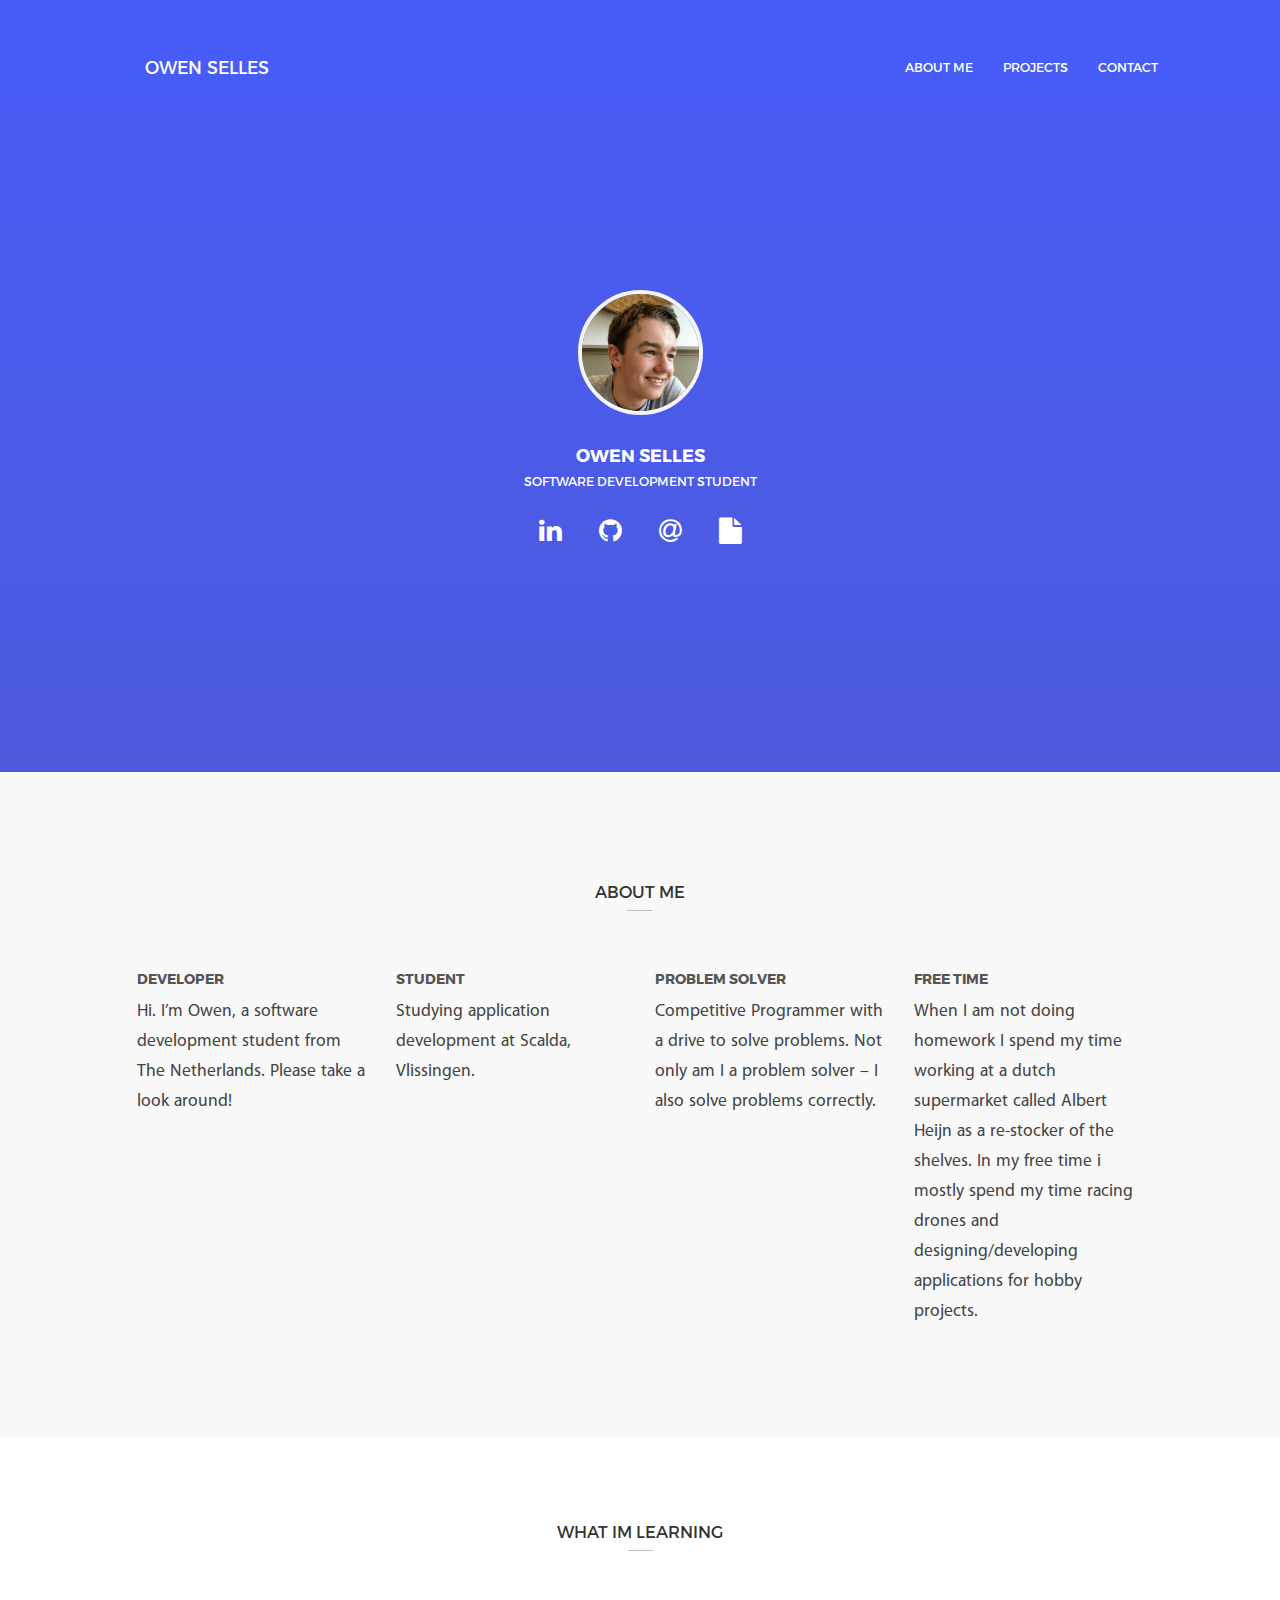
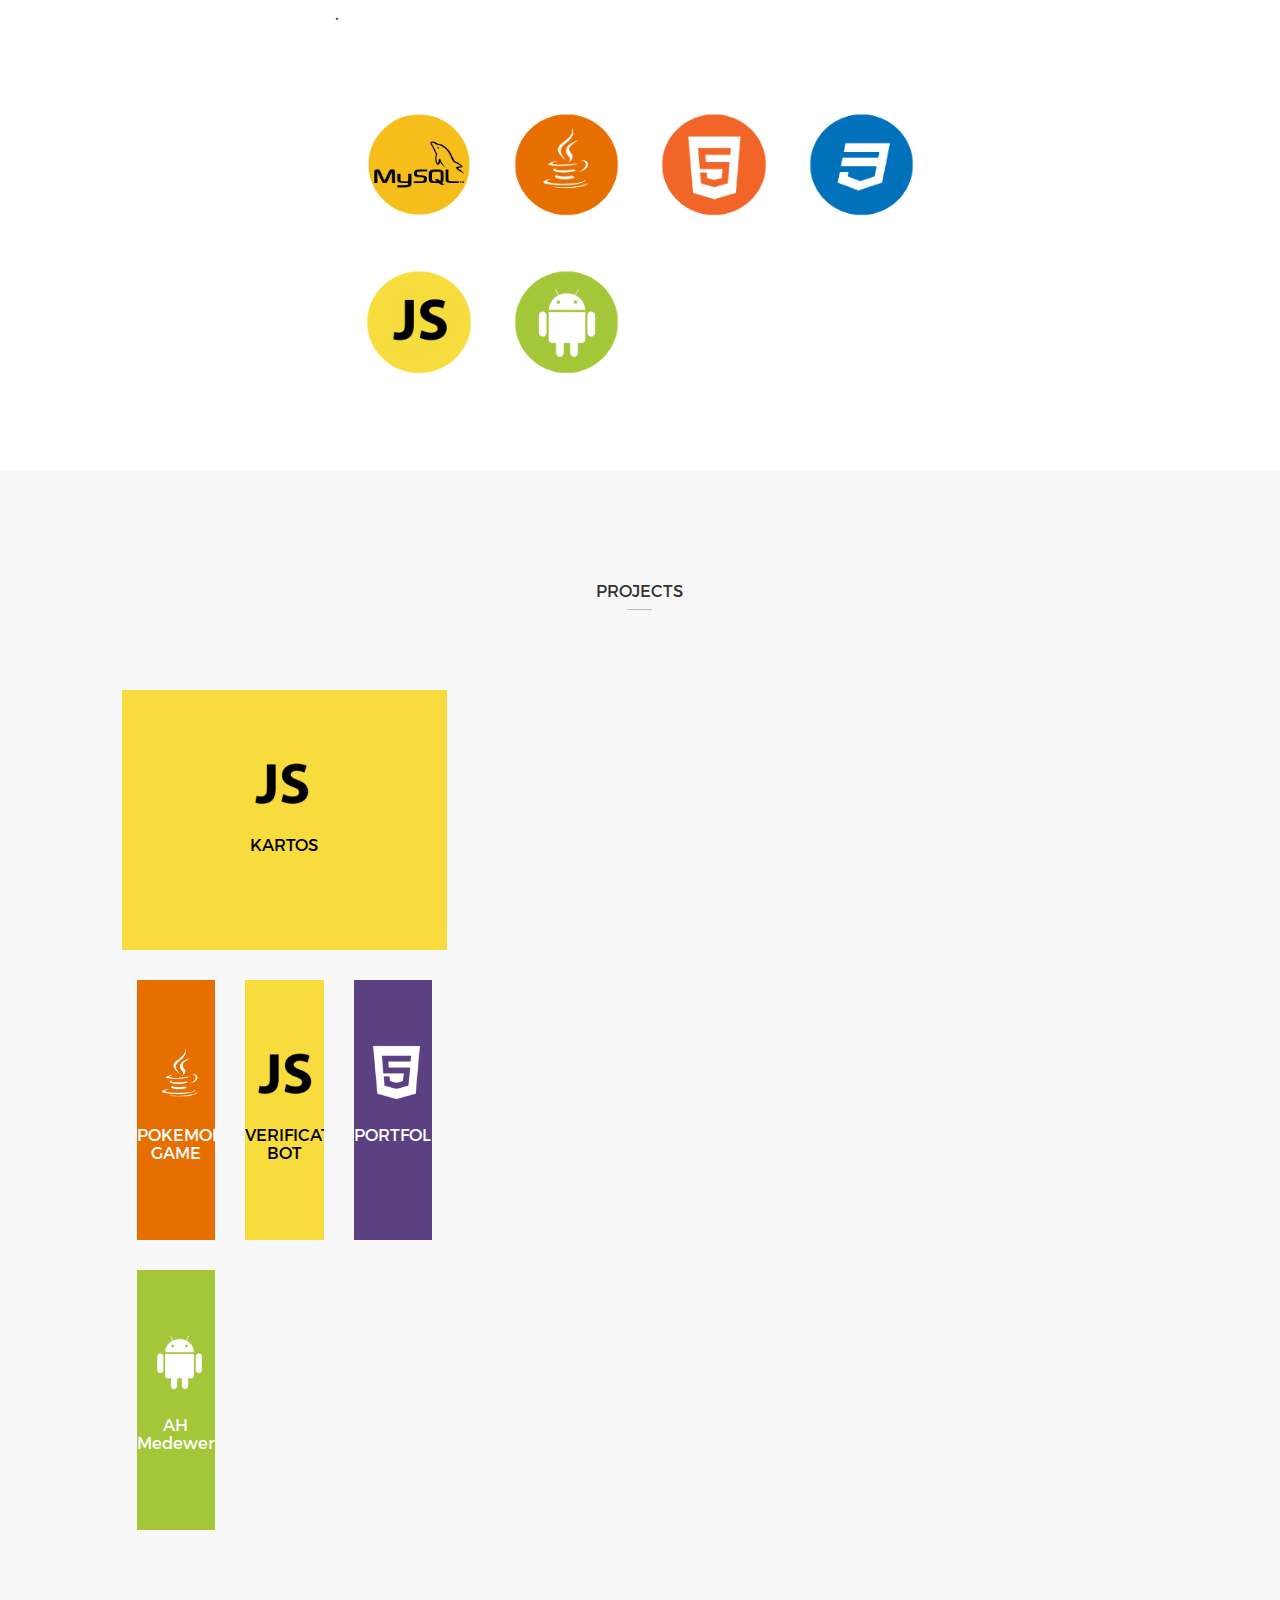
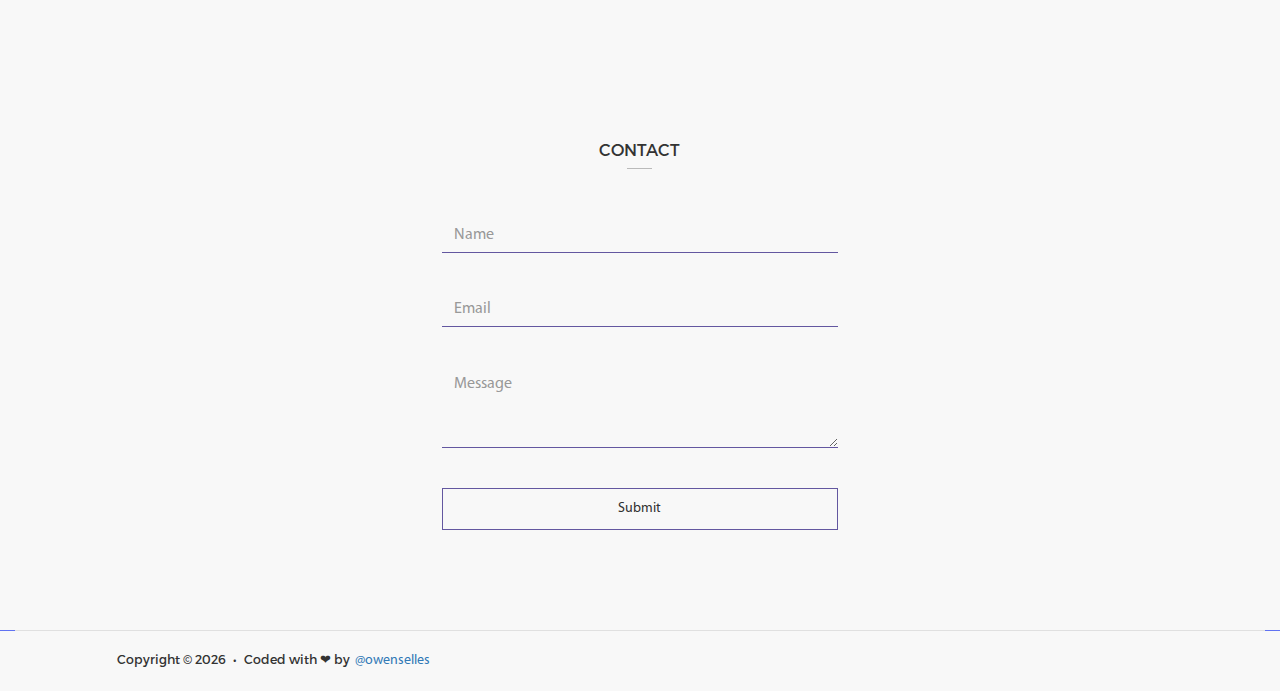
==== public/index.html @ e2f4122b "add to firebase" ====
<!DOCTYPE html>

<head>
  <meta charset="utf-8">
  <meta content="IE=edge" http-equiv="X-UA-Compatible">
  <title>Owen Selles</title>
  <meta content="Hi, I'm Owen. Nice to meet you. I am a software development student from the Netherlands."
    name="description">
  <meta content="width=device-width, initial-scale=1" name="viewport">
  <meta name="google-site-verification" content="ZMlfG1pHy1YvMPQNLjd4dnbfiiG8StFTGKs_W3QugmQ" />
  <link href="assets/css/bootstrap.min.css" rel="stylesheet">
  <link href="https://maxcdn.bootstrapcdn.com/font-awesome/4.5.0/css/font-awesome.min.css" rel="stylesheet">
  <link href="assets/css/animate.min.css" rel="stylesheet">
  <link href="assets/css/styles.css" rel="stylesheet">
  <link href="assets/img/android-chrome-192x192.png" rel="icon" type="image/png">
</head>

<body>
  <a class="back-to-top page-scroll" href="#topnav">
    <i class="fa fa-arrow-up"></i>
  </a>
  <div class="container-fluid">
    <nav class="navbar navbar-default" id="topnav">
      <div class="container-fluid">
        <div class="navbar-header">
          <button class="navbar-toggle collapsed" data-target="#navbar-collapse" data-toggle="collapse" type="button">
            <span class="sr-only">Toggle navigation</span>
            <span class="icon-bar"></span>
            <span class="icon-bar"></span>
            <span class="icon-bar"></span>
          </button>
          <a class="navbar-brand" href>OWEN SELLES</a>
        </div>
        <div class="collapse navbar-collapse" id="navbar-collapse">
          <ul class="nav navbar-nav navbar-right">
            <li>
              <a class="page-scroll" href="#about-me">ABOUT ME</a>
            </li>
            <li>
              <a class="page-scroll" href="#projects">PROJECTS</a>
            </li>
            <li>
              <a class="page-scroll" href="#contact">CONTACT</a>
            </li>
          </ul>
        </div>
      </div>
    </nav>
    <div class="row animated bounce" id="intro">
      <div class="col-lg-6 col-lg-offset-3">
        <img alt="Avatar" class="avatar" id="avatar" src="assets/img/avatar1.jpg">
        <h3 class="wh">
          <b>OWEN SELLES</b>
        </h3>
        <h5 class="wh">SOFTWARE DEVELOPMENT STUDENT</h5>
        <div class="hidden-xs" id="social">
          <a href="https://www.linkedin.com/in/owen-selles-1b1775157/" target="_blank">
            <i class="fa fa-linkedin"></i>
          </a>
          <a href="https://github.com/owenselles" target="_blank">
            <i class="fa fa-github"></i>
          </a>
          <a href="mailto:owenselles@protonmail.com">
            <i class="fa fa-at"></i>
          </a>
          <a href="https://www.owenselles.com/resume.pdf">
            <i class="fa fa-file"></i>
          </a>
        </div>
        <div class="hidden-sm hidden-md hidden-lg" id="social">
          <a href="https://www.linkedin.com/in/owen-selles" target="_blank">
            <i class="fa fa-linkedin"></i>
          </a>
          <a href="https://github.com/owenselles" target="_blank">
            <i class="fa fa-github"></i>
          </a>
          <a href="mailto:owenselles@protonmail.com">
            <i class="fa fa-at"></i>
          </a>
          <a href="https://www.owenselles.com/resume.pdf">
            <i class="fa fa-file"></i>
          </a>
        </div>
      </div>
    </div>
    <div id="about-me">
      <div class="row section">
        <div class="col-lg-10 col-lg-offset-1">
          <h4 class="underlined">ABOUT ME</h4>
          <div class="col-lg-3">
            <h5>
              <b>DEVELOPER</b>
            </h5>
            <p>Hi. I’m Owen, a software development student from The Netherlands. Please take a look around!
            </p>
          </div>
          <div class="col-lg-3">
            <h5>
              <b>STUDENT</b>
            </h5>
            <p>Studying application development at Scalda, Vlissingen.</p>
          </div>
          <div class="col-lg-3">
            <h5>
              <b>PROBLEM SOLVER</b>
            </h5>
            <p>Competitive Programmer with a drive to solve problems. Not only am I a problem solver – I also solve
              problems correctly.</p>
          </div>
          <div class="col-lg-3">
            <h5>
              <b>FREE TIME</b>
            </h5>
            <p>When I am not doing homework I spend my time working at a dutch supermarket called Albert Heijn as a
              re-stocker of the shelves. In my free time i mostly spend my time racing drones and designing/developing
              applications for hobby projects.</p>
          </div>
        </div>
      </div>
    </div>
    <div id="what-i-do">
      <div class="row section">
        <div class="col-lg-6 col-sm-8 col-xs-10 col-lg-offset-3 col-sm-offset-2 col-xs-offset-1">
          <h4 class="underlined">WHAT IM LEARNING</h4>
          <p>.</p>
          <br><br>
          <div id="tech-stack">
            <div class="row wow bounceIn">
              <div class="col-sm-3 col-xs-5 col-sm-offset-0 col-xs-offset-1">
                <img alt="MySql" id="mysql-img" src="assets/img/mysql.png">
              </div>
              <div class="col-sm-3 col-xs-5 col-sm-offset-0 col-xs-offset-1">
                <img alt="Java" id="java-img" src="assets/img/java.png">
              </div>
              <div class="col-sm-3 col-xs-5 col-sm-offset-0 col-xs-offset-1">
                <img alt="HTML5" id="html5-img" src="assets/img/html5.png">
              </div>
              <div class="col-sm-3 col-xs-5 col-sm-offset-0 col-xs-offset-1">
                <img alt="CSS3" id="css3-img" src="assets/img/css3.png">
              </div>
            </div>
            <br><br>
            <div class="row wow bounceIn">
              <div class="col-sm-3 col-xs-5 col-sm-offset-0 col-xs-offset-1">
                <img alt="Javascript" id="js-img" src="assets/img/js.png">
              </div>
              <div class="col-sm-3 col-xs-5 col-sm-offset-0 col-xs-offset-1">
                <img alt="Android" id="android-img" src="assets/img/android.png">
              </div>
              <!-- <div class="col-sm-3 col-xs-5 col-sm-offset-0 col-xs-offset-1">
                <img alt="Node" id="node-img" src="assets/img/node.png">
              </div> -->
            </div>
            <br><br>
          </div>
        </div>
      </div>
    </div>
    <div id="projects">
      <div class="row section">
        <div class="col-xs-10 col-xs-offset-1">
          <h4 class="underlined">PROJECTS</h4>
          <div class="wow fadeIn">
            <div class="row">
                <div class="col-sm-4 col-xs-10 col-sm-offset-0 col-xs-offset-1">
                    <div class="js-item grid-item">
                      <div class="front">
                        <img alt="Java" src="assets/img/js-128.png">
                        <h4 class="wh">KARTOS</h4>
                      </div>
                      <div class="back">
                        <p>A Discord bot with API that is used by over 40000 users!</p>
                        <a class="btn btn-default" href="https://discordbots.org/bot/604720762145865738"
                          target="_blank">VIEW ON GITHUB</a>
                      </div>
                    </div>
              <div class="col-sm-4 col-xs-10 col-sm-offset-0 col-xs-offset-1">
                <div class="java-item grid-item">
                  <div class="front">
                    <img alt="Java" src="assets/img/java-128.png">
                    <h4 class="wh">POKEMON GAME</h4>
                  </div>
                  <div class="back">
                    <p>A school project where the goal was to create a working pokemon game.</p>
                    <a class="btn btn-default"
                      href="https://gist.github.com/owenselles/418881b1ac7d4eebc46b6fe7d929abf9" target="_blank">VIEW
                      CODE SNIPPET</a>
                  </div>
                </div>
              </div>
              <div class="col-sm-4 col-xs-10 col-sm-offset-0 col-xs-offset-1">
                <div class="js-item grid-item">
                  <div class="front">
                    <img alt="Java" src="assets/img/js-128.png">
                    <h4 class="wh">VERIFICATION BOT</h4>
                  </div>
                  <div class="back">
                    <p>A simple verification bot that was used in the biggest cryptocurrency related Discord server.</p>
                    <a class="btn btn-default" href="https://github.com/owenselles/Discord-Verification-Bot"
                      target="_blank">VIEW ON GITHUB</a>
                  </div>
                </div>
              </div>
              <div class="col-sm-4 col-xs-10 col-sm-offset-0 col-xs-offset-1">
                <div class="bootstrap-item grid-item">
                  <div class="front">
                    <img alt="Java" src="assets/img/html5-128.png">
                    <h4 class="wh">PORTFOLIO</h4>
                  </div>
                  <div class="back">
                    <p>The website you have in front of you now. Made with Bootstrap.</p>
                    <a class="btn btn-default" href="https://github.com/owenselles/Portfolio" target="_blank">VIEW ON
                      GITHUB</a>
                  </div>
                </div>
              </div>
              <div class="col-sm-4 col-xs-10 col-sm-offset-0 col-xs-offset-1">
                <div class="android-item grid-item">
                  <div class="front">
                    <img alt="Android" src="assets/img/android-128.png">
                    <h4 class="wh">AH Medewerkers</h4>
                  </div>
                  <div class="back">
                    <p>App made for Albert Heijn employees to view your shift information. Made using Java, Android
                      Studio and Firebase.</p>
                    <a class="btn btn-default"
                      href="https://gist.github.com/owenselles/8737740a7ba679becac57b216120f807" target="_blank">VIEW
                      CODE SNIPPET</a>
                  </div>
                </div>
              </div>
            </div>
          </div>
        </div>
      </div>
    </div>
    <div id="contact">
      <div class="row section">
        <div class="col-lg-4 col-lg-offset-4">
          <h4 class="underlined">CONTACT</h4>
          <h5 class="text-center" id="success-msg">Your Message has been sent!</h5>
          <form id="contact-form" method="post" action="send_form_email.php">
            <div class="form-group">
              <input class="form-control" id="name" name="name" placeholder="Name" type="text">
            </div>
            <div class="form-group">
              <input class="form-control" id="email" name="email" placeholder="Email" type="email">
            </div>
            <div class="form-group">
              <textarea class="form-control" cols="30" id="message" name="message" placeholder="Message"
                rows="3"></textarea>
            </div>
            <button class="btn btn-default btn-block" data-loading-text="Sending..." id="send-message"
              type="submit">Submit</button>
          </form>
        </div>
      </div>
    </div>
    <div id="footer">
      <div class="row section">
        <div class="col-lg-4">
          <h5>Copyright ©
            <span id="year"></span>
          </h5>
          <h5>•</h5>
          <h5>Coded with &#10084; by</h5>
          <a href="https://github.com/owenselles/Portfolio" target="_blank">@owenselles</a>
        </div>
      </div>
    </div>
  </div>
  <script src="assets/js/jquery-2.1.3.min.js" type="text/javascript"></script>
  <script src="assets/js/jquery.easing.min.js" type="text/javascript"></script>
  <script src="assets/js/bootstrap.min.js" type="text/javascript"></script>
  <script src="assets/js/smoothscroll.js" type="text/javascript"></script>
  <script src="assets/js/scrolling-nav.js" type="text/javascript"></script>
  <script src="assets/js/wow.min.js" type="text/javascript"></script>
  <script src="assets/js/jquery.validate.js" type="text/javascript"></script>
  <script>
    $(document).ready(function () {
      $('#year').text(new Date().getFullYear());
    });
    $(function () {
      $('[data-toggle="tooltip"]').tooltip();
    });
  </script>
  <script src="/__/firebase/6.4.0/firebase-app.js"></script>
  <script src="/__/firebase/init.js"></script>
</body>

</html>
---- public/assets/css/styles.css ----
@font-face {font-family: 'MyriadPro';font-style: normal;font-weight: 400;src: url(../fonts/MyriadPro/MyriadPro-Regular.otf) format('opentype');}
@font-face {font-family: 'Montserrat';font-style: normal;font-weight: 400;src: url(../fonts/Montserrat/Montserrat-Regular.otf) format('opentype');}
@font-face {font-family: 'Montserrat';font-style: normal;font-weight: 600;src: url(../fonts/Montserrat/Montserrat-Bold.otf) format('opentype');}


body {
  font-family: 'MyriadPro';
  background: linear-gradient(#475df9, #5857b0, #6173F4);
}

h1, h2, h3, h4, h5, h6 {
  font-family: 'Montserrat';
}

h3 {
  font-size: 1.75rem;
}

h4 {
  font-size: 1.65rem;
}

h5 {
  font-size: 1.25rem;
}

h4.underlined {
  text-align: center;
}

h4.underlined:after {
  content: '';
  background: rgba(0,0,0,0.25);
  height: 1px;
  width: 25px;
  display: block;
  margin: 10px auto 50px;
}

p {
  font-size: 1.75rem;
  line-height: 3rem;
  word-spacing: 1px;
  color: #444;
  text-rendering: optimizeLegibility;
}

img {
  width: 100%;
  height: auto;
}

.wh {
  color: #fff;
}

.navbar-default {
  background: transparent;
  border: none;
  border-radius: 0;
  padding: 45px 0px;
}

.navbar a {
  font-family: 'Montserrat';
  font-size: 1.25rem;
  color: white !important;
  border-radius: 5px;
  padding: 12px 15px !important;
}

.navbar a:hover {
  background: #6173F4 !important;
}

.navbar-brand {
  font-size: 1.75rem !important;
  margin-left: 100px !important;
}

@media(max-width:767px){
  .navbar-brand {
    margin-top: 12px;
    margin-left: 25px !important;
  }
}

.navbar-default .navbar-toggle .icon-bar {
  background: #fff;
}

.navbar-default .navbar-toggle {
  border: 2px solid #fff;
}

.navbar-default .navbar-toggle:focus,
.navbar-default .navbar-toggle:active {
  background: transparent;
}

.navbar-default .navbar-toggle:hover {
  background: rgba(0,0,0,0.3);
}

.navbar-collapse {
  border-top: none;
  box-shadow: none;
}

.navbar-right {
  margin-right: 62.5px;
}

.section {
  background: white;
  padding-top: 75px;
  padding-bottom: 25px;
}

.avatar {
  width: 125px;
  height: 125px;
  border: 4px solid #f4f4f4;
  border-radius: 10rem;
}

.grid-item {
  height: 260px;
  margin-top: 30px;
  -webkit-border-radius: 0;
  -moz-border-radius: 0;
  border-radius: 0;
  text-align: center;
  overflow: hidden;
}

.grid-item, .front {
  cursor: pointer;
  -webkit-transition: .2s ease-in-out;
  -moz-transition: .2s ease-in-out;
  -ms-transition: .2s ease-in-out;
  -o-transition: .2s ease-in-out;
  transition: .2s ease-in-out;
}

.grid-item > .front > img {
  width: 85px;
  height: 85px;
}

.front {
  margin-top: 5rem;
}

.back {
  height: 100%;
  padding: 50px;
  background: #233;
  margin-top: 100px;
}

.back p {
  margin-top: 20px;
  font-size: 1.65rem;
  color: white;
}

.back .btn-default {
  margin-top: 20px;
  border-radius: 0;
  padding: 10px 20px;
  background: transparent;
  border-width: 3px;
  color: #fff;
  font-size: 1.25rem;
  font-weight: 600;
}

.back .btn-default:hover {
  background: #fff;
  color: #333;
}

.grid-item:hover .front {
  margin-top: -213px;
}

.ember-item > .front > img {
  width: 100px;
  height: auto;
  padding-top: 12px;
  padding-bottom: 33px;
}

.item {
  margin: 2px;
}

.item img {
  display: block;
  width: 100%;
  height: auto;
  border: 1px solid #e0e0e0;
}

#intro {
  margin-top: 150px;
  margin-bottom: 225px;
  text-align: center;
}

#intro h3 {
  margin-top: 30px;
}

@media(max-width: 767px) {
  #intro {
    margin-top: 75px;
    margin-bottom: 150px;
  }
}

#social {
  margin-top: 30px;
}

#social a {
  margin: 0px 17px;
  display: inline-block;
  color: #fff;
}

#social a > i {
  font-size: 2.65rem;
}

#social a:hover {
  color: #ccc;
}

#about-me .section, #projects .section {
  background: #f8f8f8 !important;
  padding-top: 100px;
  padding-bottom: 100px;
}


#about-me .col-lg-4 {
  text-align: center;
}

#about-me h5 {
  color: #555 ;
  font-size: 1.4rem;
}

#what-i-do img {
  cursor: pointer;
  padding: 5px;
  border-radius: 10rem;
  transition: .2s ease-in-out;
}

#tech-stack {
  padding: 25px;
}

#success-msg {
  display: none;
}

.rails-item {
  background: #dc4126 !important;
}

.ember-item {
  background: #f7f9a2;
}

.ember-item h4 {
  color: #f5664d;
}

.android-item {
  background: #a4c639;
}

.js-item {
  background: #f8dc3d;
}

.js-item h4 {
  color: #000;
}

.bootstrap-item {
  background: #5b4181;
}

.css-item {
  background: #0171bb;
}

.java-item {
  background: #E76F00 !important;
}

#html5-img:hover {
  box-shadow: 0 0 0 3px #f16529;
}

#css3-img:hover {
  box-shadow: 0 0 0 3px #0171bb;
}

#mysql-img:hover {
  box-shadow: 0 0 0 3px #f8dc3d;
}
#bootstrap-img:hover {
  box-shadow: 0 0 0 3px #5b4181;
}

#android-img:hover {
  box-shadow: 0 0 0 3px #a4c639;
}

#java-img:hover {
  box-shadow: 0 0 0 3px #e48632;
}

#js-img:hover {
  box-shadow: 0 0 0 3px #f8dc3d;
}

.error input,
.error textarea {
  border-bottom-color: #dc4126 !important;
}

#contact-form input,
#contact-form textarea,
#contact-form button {
  border: none;
  border-bottom: 1px solid #6357a0;
  border-radius: 0;
  box-shadow: none;
  background: transparent;
  font-size: 1.6rem;
  margin-top: 40px;
}

#contact-form input:active,
#contact-form input:focus,
#contact-form textarea:active,
#contact-form textarea:focus {
  border-color: #0b4181;
}

#contact-form button {
  border: 1px solid #6357a0;
  padding: 10px 20px;
  font-size: 1.4rem;
}

#contact-form button:hover,
#contact-form button:active,
#contact-form button:focus {
  background: #7857b0;
  color: #fff;
}

#contact-form label {
  display: none !important;
}

.back-to-top {
  margin: 10px 25px;
  position: fixed;
  bottom: 0;
  right: 0;
  width: 40px;
  height: 40px;
  z-index: 100;
  text-decoration: none;
  display: none;
  color: #fff;
  font-size: 2rem;
  padding-top: 5px;
  text-align: center;
  background-color: #fff;
  border: 2px solid #6173F4;
  color: #6173F4;
}

.back-to-top:hover,
.back-to-top:focus,
.back-to-top:active {
  background-color: #6173F4;
  color: #fff;
}

#footer {
  border-top: 1px solid #e0e0e0;
}

#footer .section {
  padding: 20px 100px;
}

#footer h5 {
  display: inline;
  margin: 2px;
}

#work .section {
  padding-bottom: 100px;
}
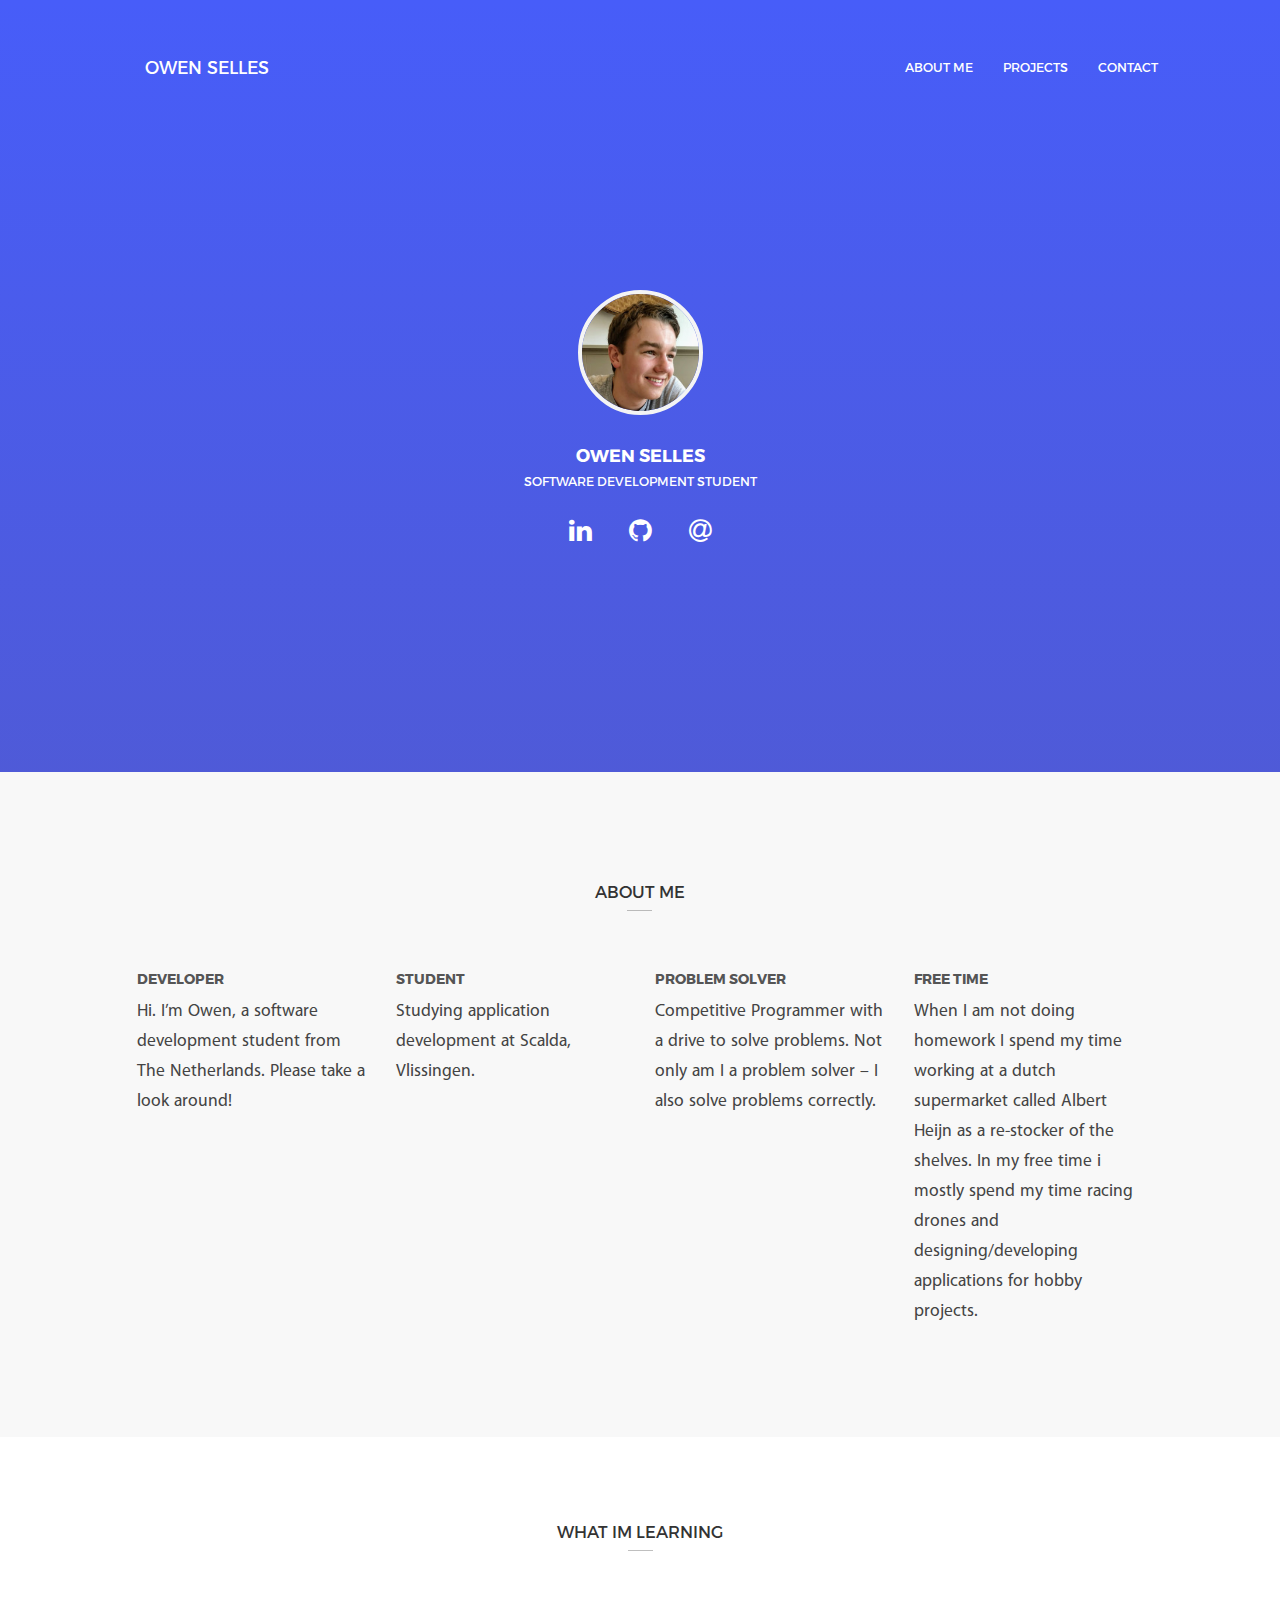
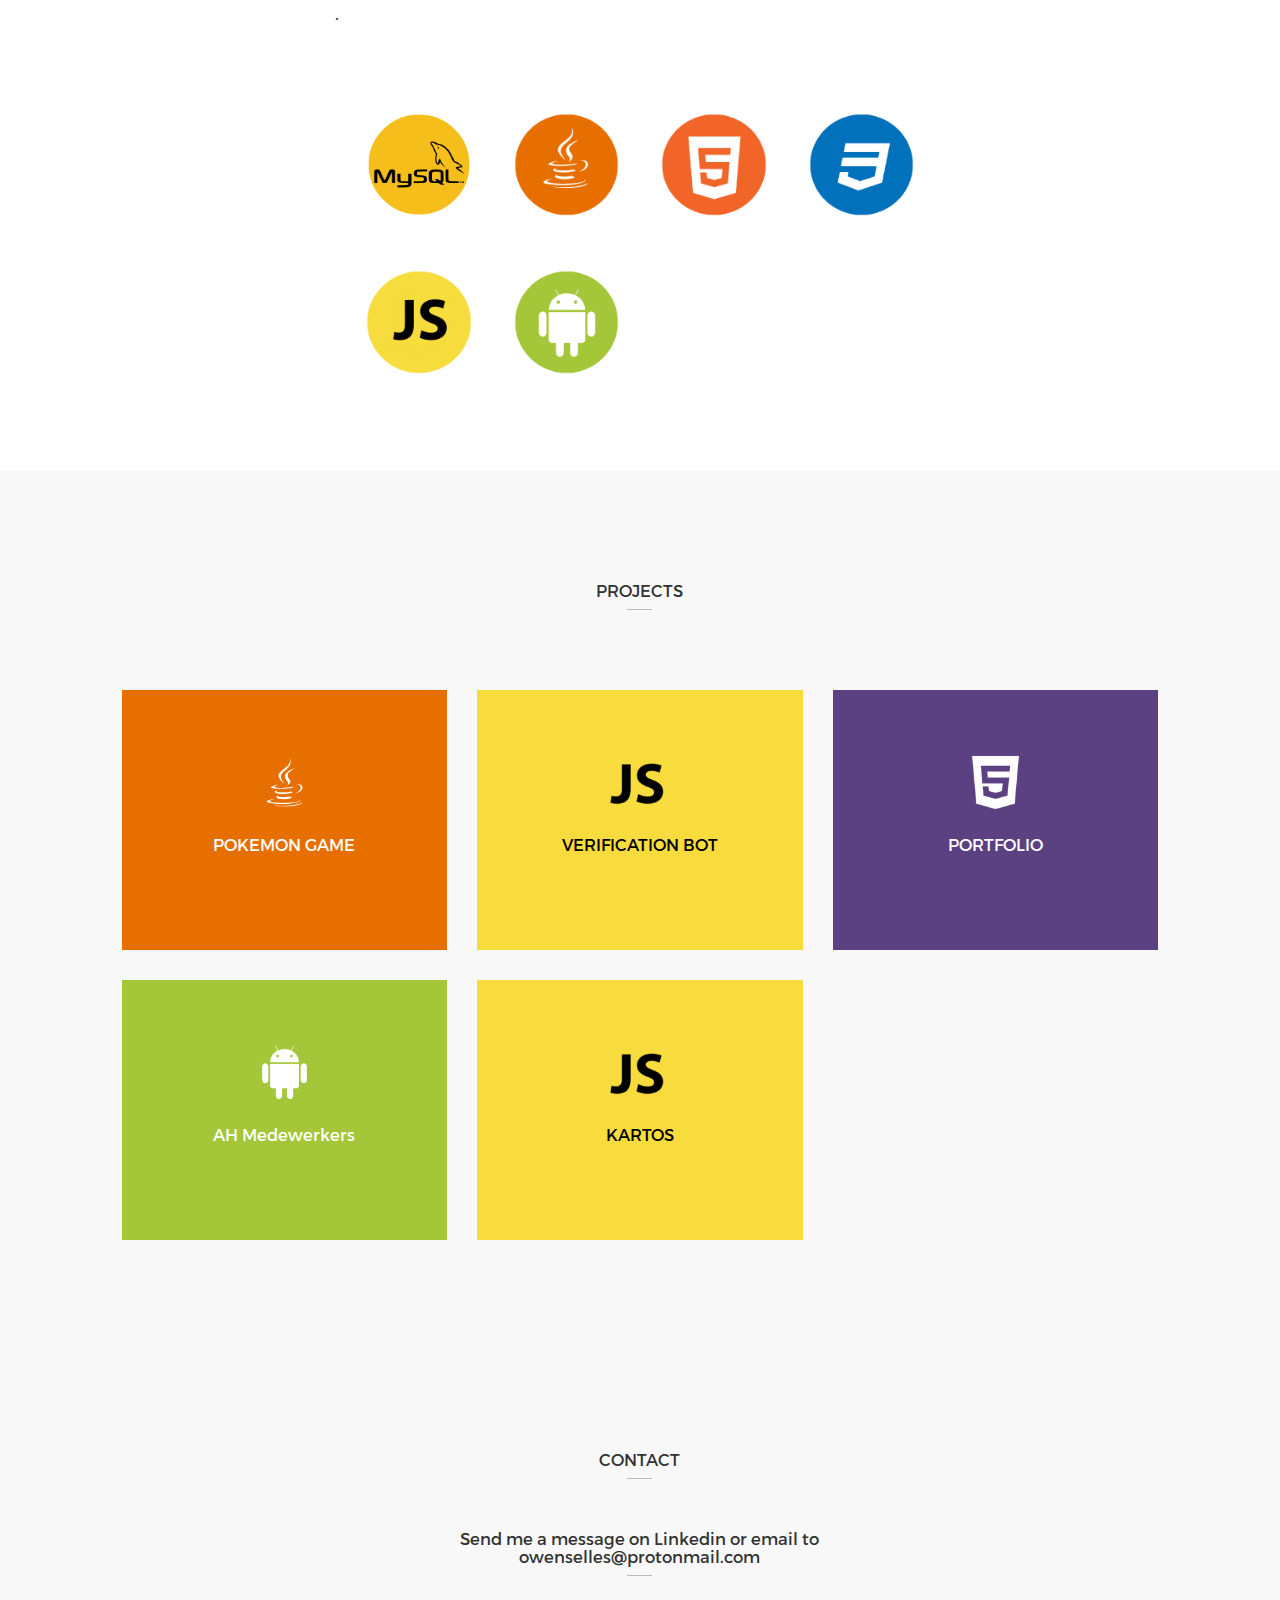
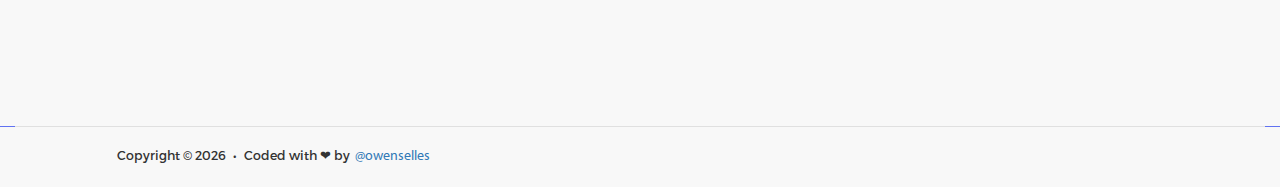
==== commit de7dfca0: "add 404 page" ====
--- a/public/index.html
+++ b/public/index.html
@@ -63,9 +63,6 @@
           <a href="mailto:owenselles@protonmail.com">
             <i class="fa fa-at"></i>
           </a>
-          <a href="https://www.owenselles.com/resume.pdf">
-            <i class="fa fa-file"></i>
-          </a>
         </div>
         <div class="hidden-sm hidden-md hidden-lg" id="social">
           <a href="https://www.linkedin.com/in/owen-selles" target="_blank">
@@ -76,9 +73,6 @@
           </a>
           <a href="mailto:owenselles@protonmail.com">
             <i class="fa fa-at"></i>
-          </a>
-          <a href="https://www.owenselles.com/resume.pdf">
-            <i class="fa fa-file"></i>
           </a>
         </div>
       </div>
@@ -162,18 +156,6 @@
           <h4 class="underlined">PROJECTS</h4>
           <div class="wow fadeIn">
             <div class="row">
-                <div class="col-sm-4 col-xs-10 col-sm-offset-0 col-xs-offset-1">
-                    <div class="js-item grid-item">
-                      <div class="front">
-                        <img alt="Java" src="assets/img/js-128.png">
-                        <h4 class="wh">KARTOS</h4>
-                      </div>
-                      <div class="back">
-                        <p>A Discord bot with API that is used by over 40000 users!</p>
-                        <a class="btn btn-default" href="https://discordbots.org/bot/604720762145865738"
-                          target="_blank">VIEW ON GITHUB</a>
-                      </div>
-                    </div>
               <div class="col-sm-4 col-xs-10 col-sm-offset-0 col-xs-offset-1">
                 <div class="java-item grid-item">
                   <div class="front">
@@ -229,63 +211,61 @@
                   </div>
                 </div>
               </div>
+              <div class="col-sm-4 col-xs-10 col-sm-offset-0 col-xs-offset-1">
+                <div class="js-item grid-item">
+                  <div class="front">
+                    <img alt="Java" src="assets/img/js-128.png">
+                    <h4 class="wh">KARTOS</h4>
+                  </div>
+                  <div class="back">
+                    <p>A Discord bot with API that is used by over 40000 users!</p>
+                    <a class="btn btn-default" href="https://discordbots.org/bot/604720762145865738"
+                      target="_blank">VIEW</a>
+                  </div>
+                </div>
+              </div>
             </div>
           </div>
         </div>
       </div>
-    </div>
-    <div id="contact">
-      <div class="row section">
-        <div class="col-lg-4 col-lg-offset-4">
-          <h4 class="underlined">CONTACT</h4>
-          <h5 class="text-center" id="success-msg">Your Message has been sent!</h5>
-          <form id="contact-form" method="post" action="send_form_email.php">
-            <div class="form-group">
-              <input class="form-control" id="name" name="name" placeholder="Name" type="text">
-            </div>
-            <div class="form-group">
-              <input class="form-control" id="email" name="email" placeholder="Email" type="email">
-            </div>
-            <div class="form-group">
-              <textarea class="form-control" cols="30" id="message" name="message" placeholder="Message"
-                rows="3"></textarea>
-            </div>
-            <button class="btn btn-default btn-block" data-loading-text="Sending..." id="send-message"
-              type="submit">Submit</button>
-          </form>
-        </div>
-      </div>
-    </div>
-    <div id="footer">
-      <div class="row section">
-        <div class="col-lg-4">
-          <h5>Copyright ©
-            <span id="year"></span>
-          </h5>
-          <h5>•</h5>
-          <h5>Coded with &#10084; by</h5>
-          <a href="https://github.com/owenselles/Portfolio" target="_blank">@owenselles</a>
-        </div>
-      </div>
-    </div>
-  </div>
-  <script src="assets/js/jquery-2.1.3.min.js" type="text/javascript"></script>
-  <script src="assets/js/jquery.easing.min.js" type="text/javascript"></script>
-  <script src="assets/js/bootstrap.min.js" type="text/javascript"></script>
-  <script src="assets/js/smoothscroll.js" type="text/javascript"></script>
-  <script src="assets/js/scrolling-nav.js" type="text/javascript"></script>
-  <script src="assets/js/wow.min.js" type="text/javascript"></script>
-  <script src="assets/js/jquery.validate.js" type="text/javascript"></script>
-  <script>
-    $(document).ready(function () {
-      $('#year').text(new Date().getFullYear());
-    });
-    $(function () {
-      $('[data-toggle="tooltip"]').tooltip();
-    });
-  </script>
-  <script src="/__/firebase/6.4.0/firebase-app.js"></script>
-  <script src="/__/firebase/init.js"></script>
+      <div id="contact">
+        <div class="row section">
+          <div class="col-lg-4 col-lg-offset-4">
+            <h4 class="underlined">CONTACT</h4>
+            <h4 class="underlined">Send me a message on Linkedin or email to owenselles@protonmail.com</h4>
+          </div>
+        </div>
+      </div>
+      <div id="footer">
+        <div class="row section">
+          <div class="col-lg-4">
+            <h5>Copyright ©
+              <span id="year"></span>
+            </h5>
+            <h5>•</h5>
+            <h5>Coded with &#10084; by</h5>
+            <a href="https://github.com/owenselles/Portfolio" target="_blank">@owenselles</a>
+          </div>
+        </div>
+      </div>
+    </div>
+    <script src="assets/js/jquery-2.1.3.min.js" type="text/javascript"></script>
+    <script src="assets/js/jquery.easing.min.js" type="text/javascript"></script>
+    <script src="assets/js/bootstrap.min.js" type="text/javascript"></script>
+    <script src="assets/js/smoothscroll.js" type="text/javascript"></script>
+    <script src="assets/js/scrolling-nav.js" type="text/javascript"></script>
+    <script src="assets/js/wow.min.js" type="text/javascript"></script>
+    <script src="assets/js/jquery.validate.js" type="text/javascript"></script>
+    <script>
+      $(document).ready(function () {
+        $('#year').text(new Date().getFullYear());
+      });
+      $(function () {
+        $('[data-toggle="tooltip"]').tooltip();
+      });
+    </script>
+    <script src="/__/firebase/6.4.0/firebase-app.js"></script>
+    <script src="/__/firebase/init.js"></script>
 </body>
 
 </html>--- a/public/assets/css/styles.css
+++ b/public/assets/css/styles.css
@@ -1,7 +1,6 @@
 @font-face {font-family: 'MyriadPro';font-style: normal;font-weight: 400;src: url(../fonts/MyriadPro/MyriadPro-Regular.otf) format('opentype');}
 @font-face {font-family: 'Montserrat';font-style: normal;font-weight: 400;src: url(../fonts/Montserrat/Montserrat-Regular.otf) format('opentype');}
 @font-face {font-family: 'Montserrat';font-style: normal;font-weight: 600;src: url(../fonts/Montserrat/Montserrat-Bold.otf) format('opentype');}
-
 
 body {
   font-family: 'MyriadPro';
@@ -415,3 +414,5 @@
 #work .section {
   padding-bottom: 100px;
 }
+
+
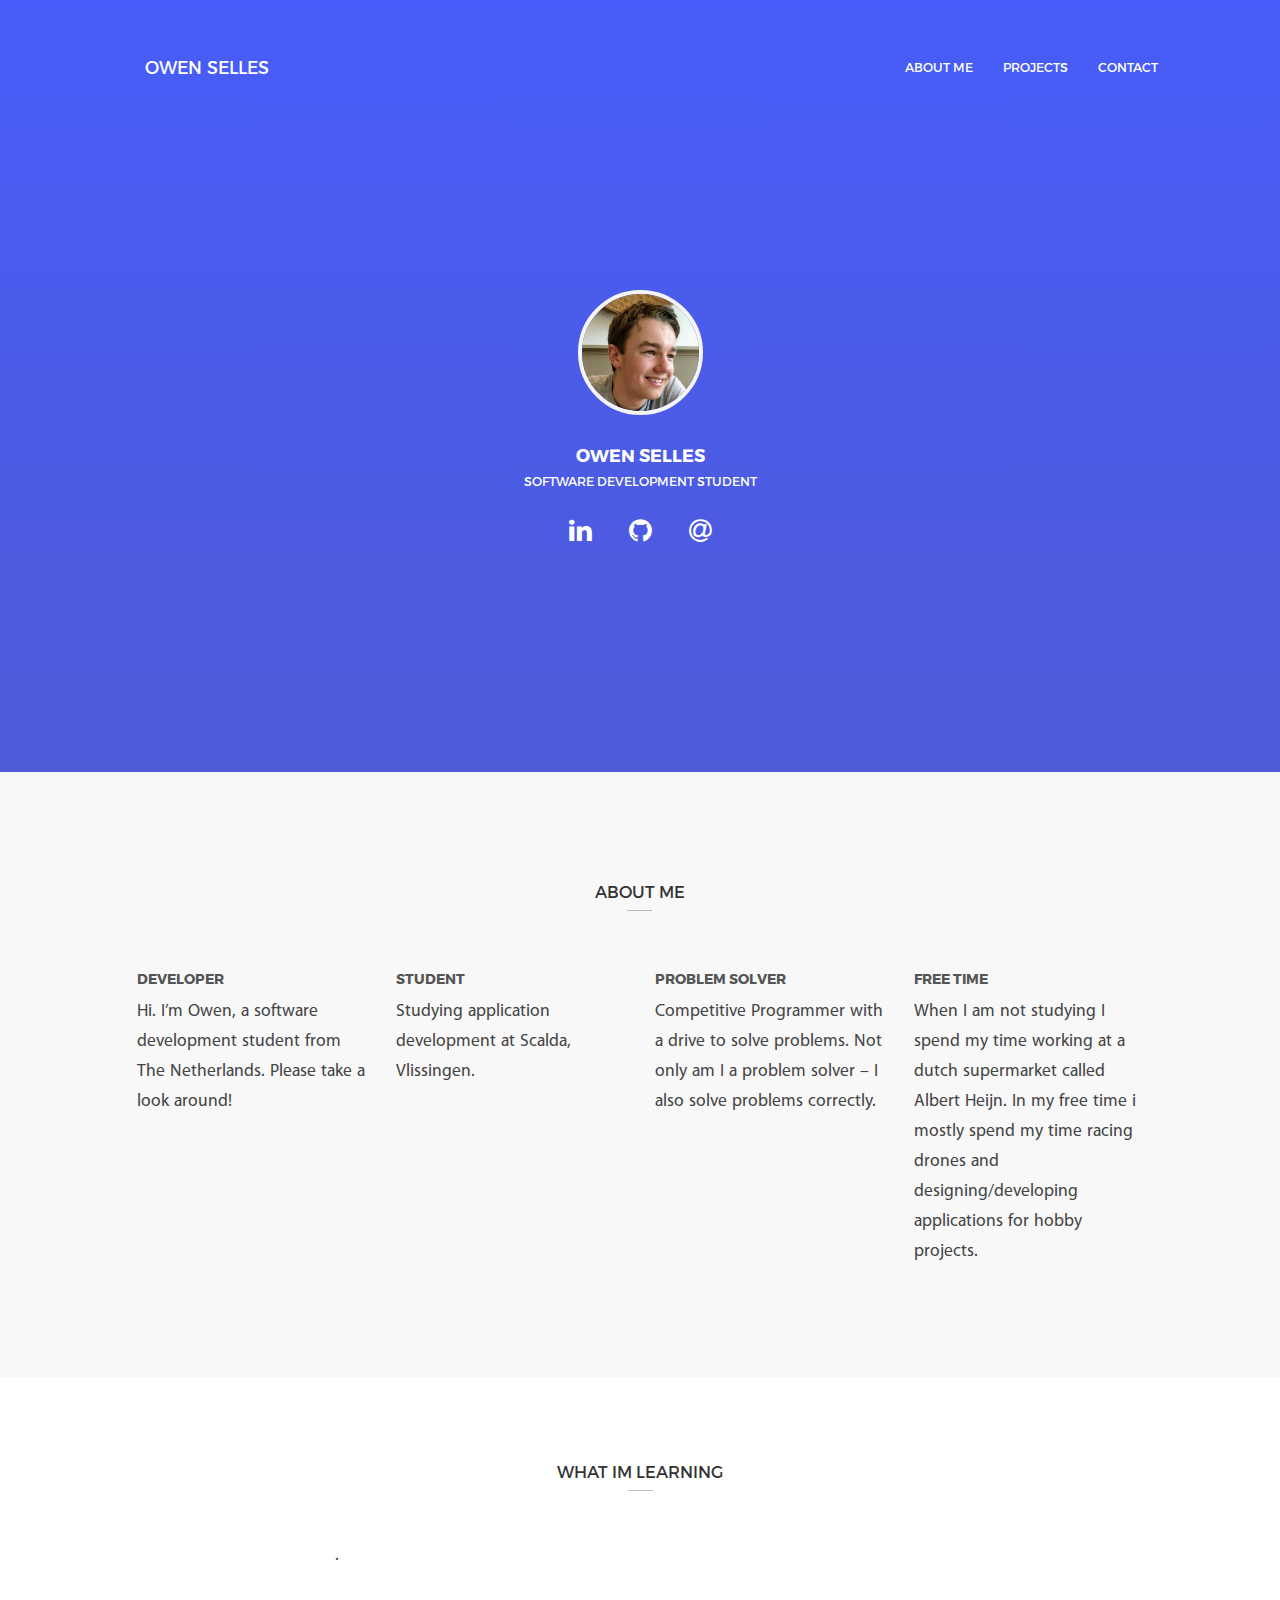
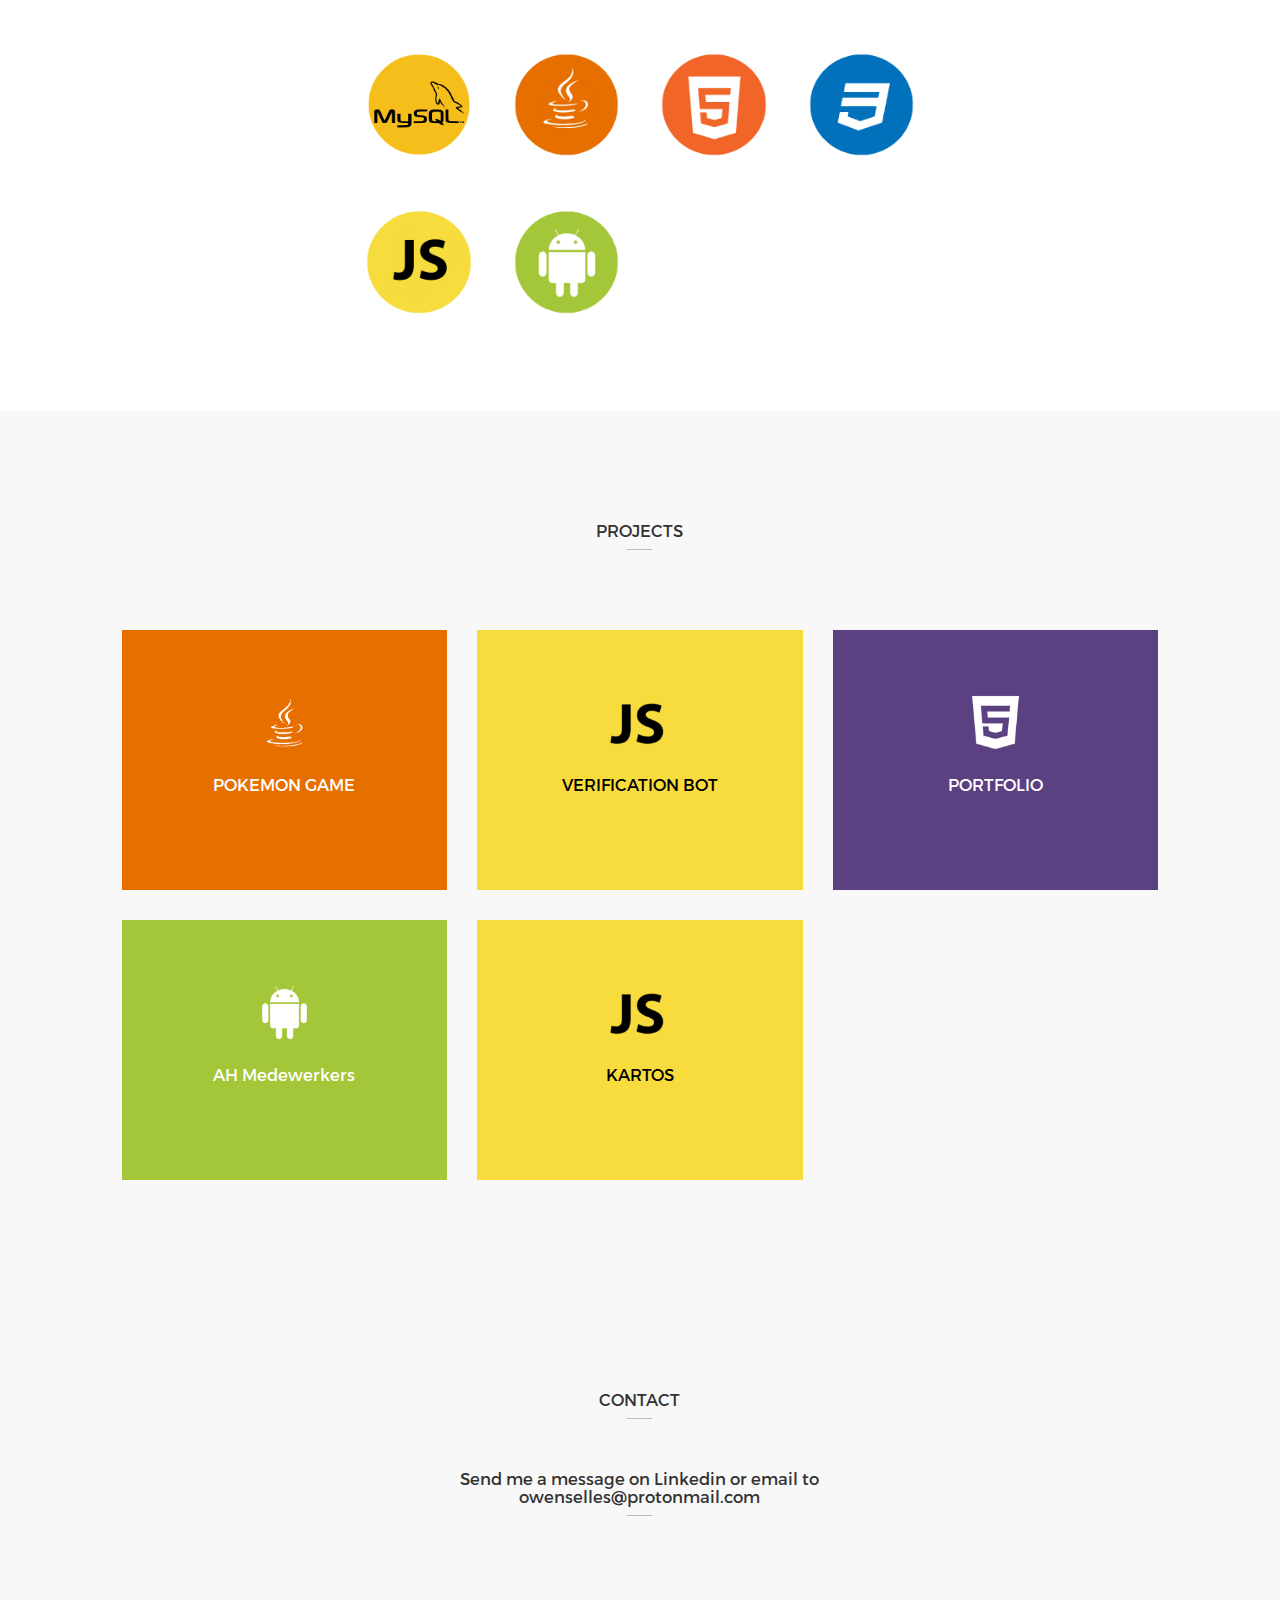
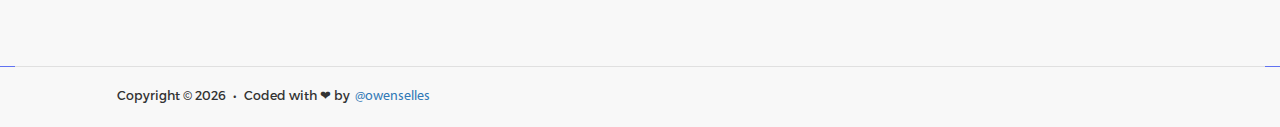
==== commit 10905ea3: "text update" ====
--- a/public/index.html
+++ b/public/index.html
@@ -105,8 +105,8 @@
             <h5>
               <b>FREE TIME</b>
             </h5>
-            <p>When I am not doing homework I spend my time working at a dutch supermarket called Albert Heijn as a
-              re-stocker of the shelves. In my free time i mostly spend my time racing drones and designing/developing
+            <p>When I am not studying I spend my time working at a dutch supermarket called Albert Heijn. In my free
+              time i mostly spend my time racing drones and designing/developing
               applications for hobby projects.</p>
           </div>
         </div>
@@ -141,9 +141,6 @@
               <div class="col-sm-3 col-xs-5 col-sm-offset-0 col-xs-offset-1">
                 <img alt="Android" id="android-img" src="assets/img/android.png">
               </div>
-              <!-- <div class="col-sm-3 col-xs-5 col-sm-offset-0 col-xs-offset-1">
-                <img alt="Node" id="node-img" src="assets/img/node.png">
-              </div> -->
             </div>
             <br><br>
           </div>
@@ -163,7 +160,7 @@
                     <h4 class="wh">POKEMON GAME</h4>
                   </div>
                   <div class="back">
-                    <p>A school project where the goal was to create a working pokemon game.</p>
+                    <p>A first class school project where the goal was to create a working pokemon game.</p>
                     <a class="btn btn-default"
                       href="https://gist.github.com/owenselles/418881b1ac7d4eebc46b6fe7d929abf9" target="_blank">VIEW
                       CODE SNIPPET</a>
@@ -219,8 +216,9 @@
                   </div>
                   <div class="back">
                     <p>A Discord bot with API that is used by over 40000 users!</p>
-                    <a class="btn btn-default" href="https://discordbots.org/bot/604720762145865738"
-                      target="_blank">VIEW</a>
+                    <a href="https://discordbots.org/bot/604720762145865738" >
+                      <img src="https://discordbots.org/api/widget/604720762145865738.svg" alt="Kartos" />
+                    </a>
                   </div>
                 </div>
               </div>
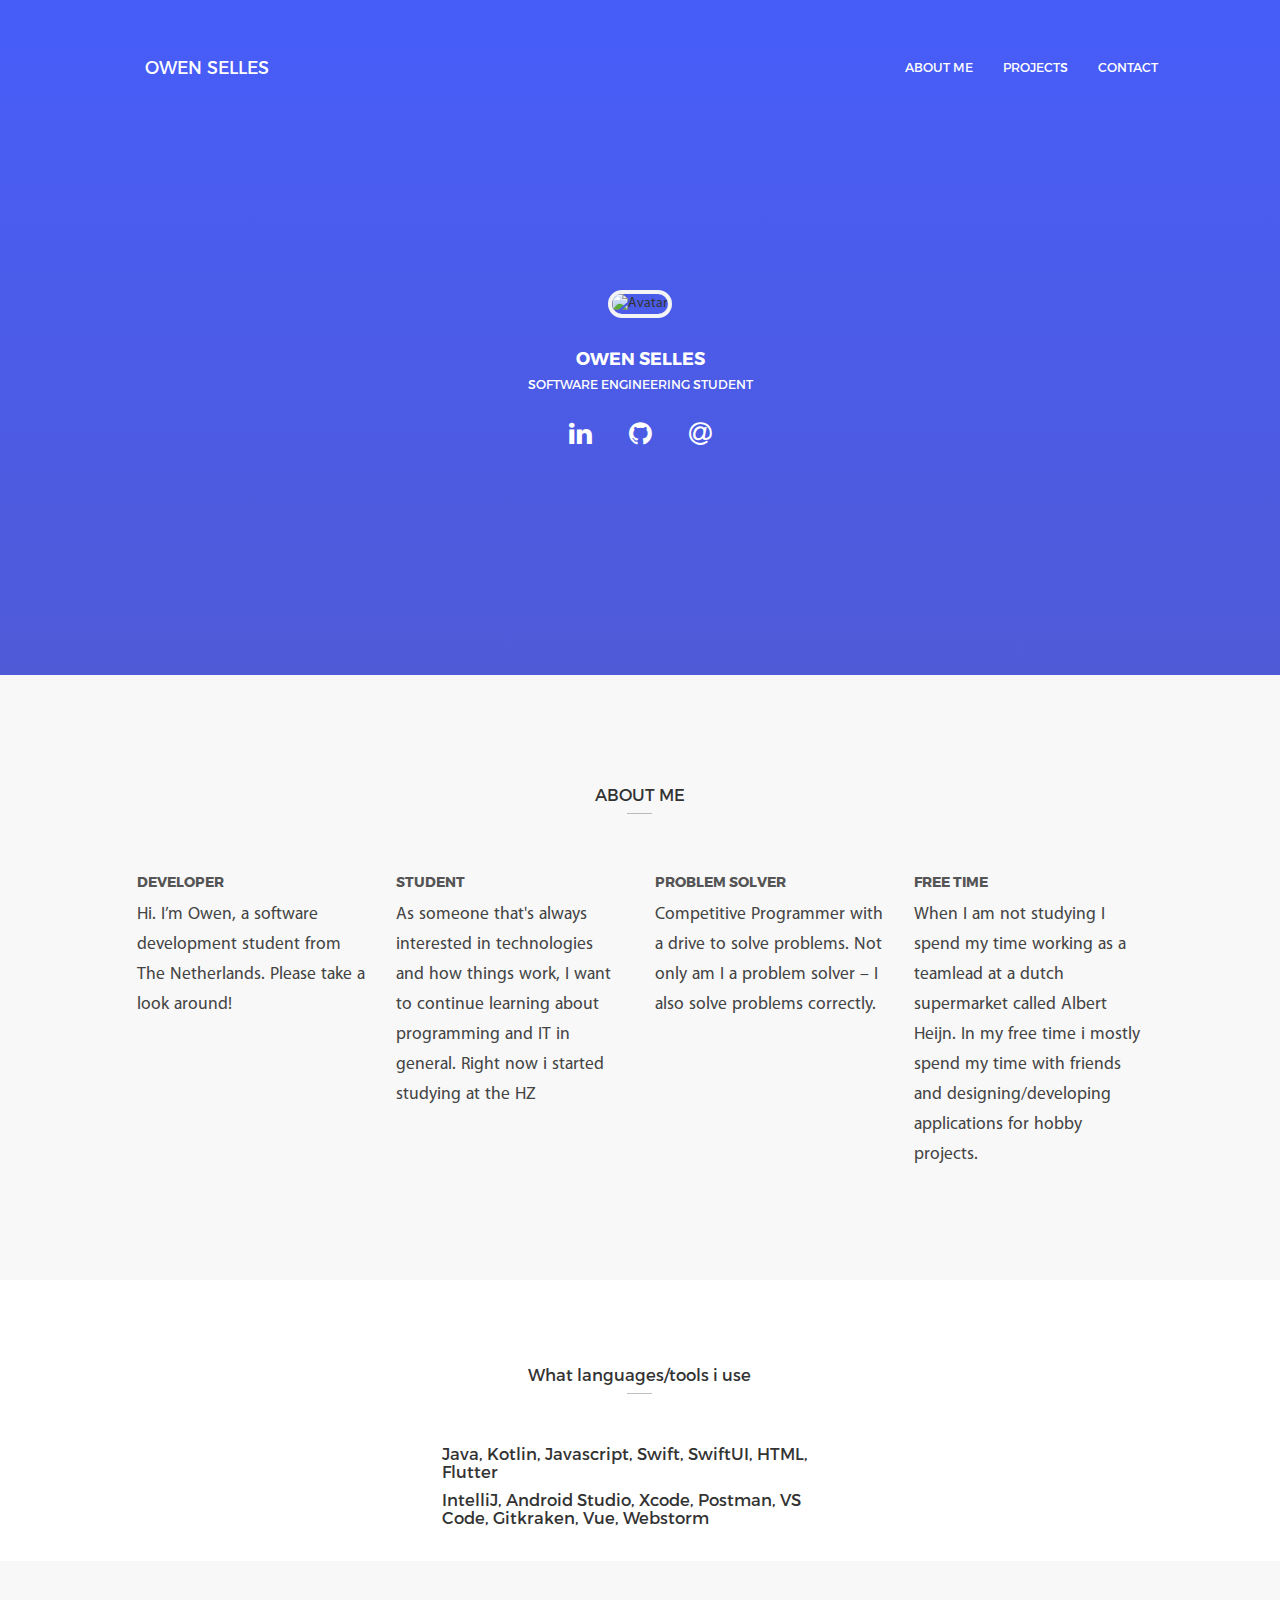
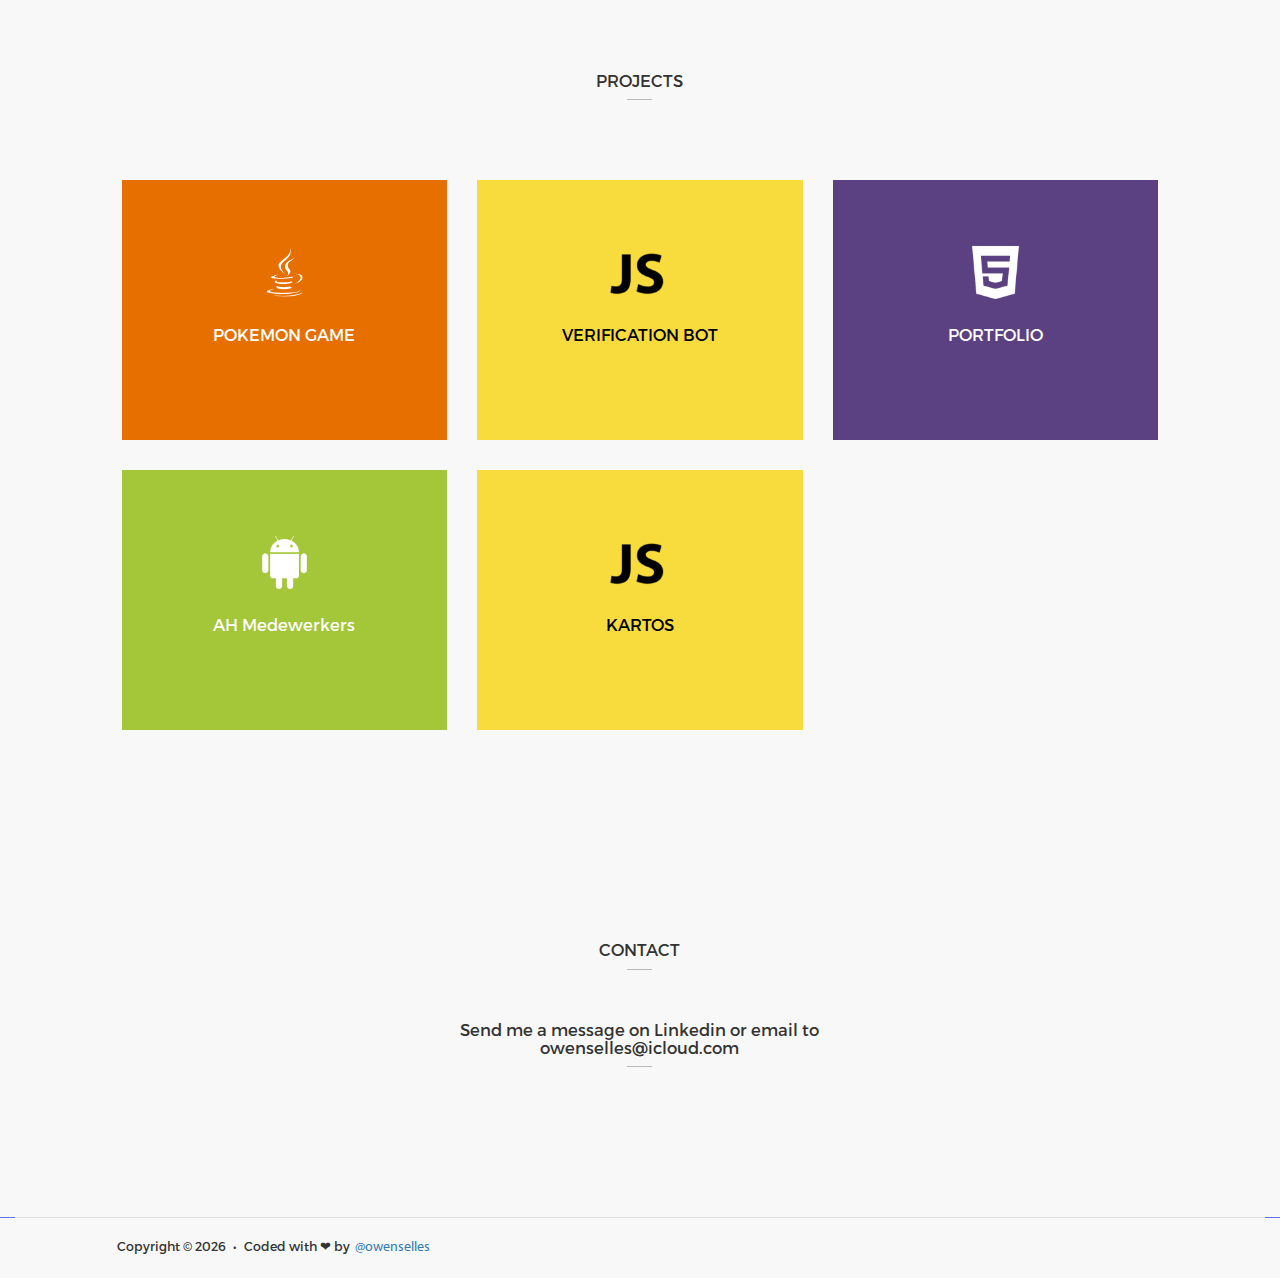
==== commit 145c7351: "update info and images" ====
--- a/public/index.html
+++ b/public/index.html
@@ -48,11 +48,11 @@
     </nav>
     <div class="row animated bounce" id="intro">
       <div class="col-lg-6 col-lg-offset-3">
-        <img alt="Avatar" class="avatar" id="avatar" src="assets/img/avatar1.jpg">
+        <img alt="Avatar" class="avatar" id="avatar" src="assets/img/avatar1.png">
         <h3 class="wh">
           <b>OWEN SELLES</b>
         </h3>
-        <h5 class="wh">SOFTWARE DEVELOPMENT STUDENT</h5>
+        <h5 class="wh">SOFTWARE ENGINEERING STUDENT</h5>
         <div class="hidden-xs" id="social">
           <a href="https://www.linkedin.com/in/owen-selles-1b1775157/" target="_blank">
             <i class="fa fa-linkedin"></i>
@@ -60,7 +60,7 @@
           <a href="https://github.com/owenselles" target="_blank">
             <i class="fa fa-github"></i>
           </a>
-          <a href="mailto:owenselles@protonmail.com">
+          <a href="mailto:owenselles@icloud.com">
             <i class="fa fa-at"></i>
           </a>
         </div>
@@ -71,7 +71,7 @@
           <a href="https://github.com/owenselles" target="_blank">
             <i class="fa fa-github"></i>
           </a>
-          <a href="mailto:owenselles@protonmail.com">
+          <a href="mailto:owenselles@icloud.com">
             <i class="fa fa-at"></i>
           </a>
         </div>
@@ -92,7 +92,7 @@
             <h5>
               <b>STUDENT</b>
             </h5>
-            <p>Studying application development at Scalda, Vlissingen.</p>
+            <p>As someone that's always interested in technologies and how things work, I want to continue learning about programming and IT in general. Right now i started studying at the HZ</p>
           </div>
           <div class="col-lg-3">
             <h5>
@@ -105,48 +105,22 @@
             <h5>
               <b>FREE TIME</b>
             </h5>
-            <p>When I am not studying I spend my time working at a dutch supermarket called Albert Heijn. In my free
-              time i mostly spend my time racing drones and designing/developing
+            <p>When I am not studying I spend my time working as a teamlead at a dutch supermarket called Albert Heijn. In my free
+              time i mostly spend my time with friends and designing/developing
               applications for hobby projects.</p>
           </div>
         </div>
       </div>
     </div>
-    <div id="what-i-do">
-      <div class="row section">
-        <div class="col-lg-6 col-sm-8 col-xs-10 col-lg-offset-3 col-sm-offset-2 col-xs-offset-1">
-          <h4 class="underlined">WHAT IM LEARNING</h4>
-          <p>.</p>
-          <br><br>
-          <div id="tech-stack">
-            <div class="row wow bounceIn">
-              <div class="col-sm-3 col-xs-5 col-sm-offset-0 col-xs-offset-1">
-                <img alt="MySql" id="mysql-img" src="assets/img/mysql.png">
-              </div>
-              <div class="col-sm-3 col-xs-5 col-sm-offset-0 col-xs-offset-1">
-                <img alt="Java" id="java-img" src="assets/img/java.png">
-              </div>
-              <div class="col-sm-3 col-xs-5 col-sm-offset-0 col-xs-offset-1">
-                <img alt="HTML5" id="html5-img" src="assets/img/html5.png">
-              </div>
-              <div class="col-sm-3 col-xs-5 col-sm-offset-0 col-xs-offset-1">
-                <img alt="CSS3" id="css3-img" src="assets/img/css3.png">
-              </div>
-            </div>
-            <br><br>
-            <div class="row wow bounceIn">
-              <div class="col-sm-3 col-xs-5 col-sm-offset-0 col-xs-offset-1">
-                <img alt="Javascript" id="js-img" src="assets/img/js.png">
-              </div>
-              <div class="col-sm-3 col-xs-5 col-sm-offset-0 col-xs-offset-1">
-                <img alt="Android" id="android-img" src="assets/img/android.png">
-              </div>
-            </div>
-            <br><br>
-          </div>
-        </div>
-      </div>
-    </div>
+      <div id="contact">
+        <div class="row section">
+          <div class="col-lg-4 col-lg-offset-4">
+            <h4 class="underlined">What languages/tools i use</h4>
+            <h4 class="h4.underlined">Java, Kotlin, Javascript, Swift, SwiftUI, HTML, Flutter</h4>
+            <h4 class="h4.underlined">IntelliJ, Android Studio, Xcode, Postman, VS Code, Gitkraken, Vue, Webstorm</h4>
+          </div>
+        </div>
+      </div>
     <div id="projects">
       <div class="row section">
         <div class="col-xs-10 col-xs-offset-1">
@@ -215,7 +189,7 @@
                     <h4 class="wh">KARTOS</h4>
                   </div>
                   <div class="back">
-                    <p>A Discord bot with API that is used by over 40000 users!</p>
+                    <p>A Discord bot with API that is used by over 40000 users in more than 6000 servers!</p>
                     <a href="https://discordbots.org/bot/604720762145865738" >
                       <img src="https://discordbots.org/api/widget/604720762145865738.svg" alt="Kartos" />
                     </a>
@@ -230,7 +204,7 @@
         <div class="row section">
           <div class="col-lg-4 col-lg-offset-4">
             <h4 class="underlined">CONTACT</h4>
-            <h4 class="underlined">Send me a message on Linkedin or email to owenselles@protonmail.com</h4>
+            <h4 class="underlined">Send me a message on Linkedin or email to owenselles@icloud.com</h4>
           </div>
         </div>
       </div>
--- a/public/assets/css/styles.css
+++ b/public/assets/css/styles.css
@@ -117,8 +117,8 @@
 }
 
 .avatar {
-  width: 125px;
-  height: 125px;
+  width: 175px;
+  height: 175px;
   border: 4px solid #f4f4f4;
   border-radius: 10rem;
 }
